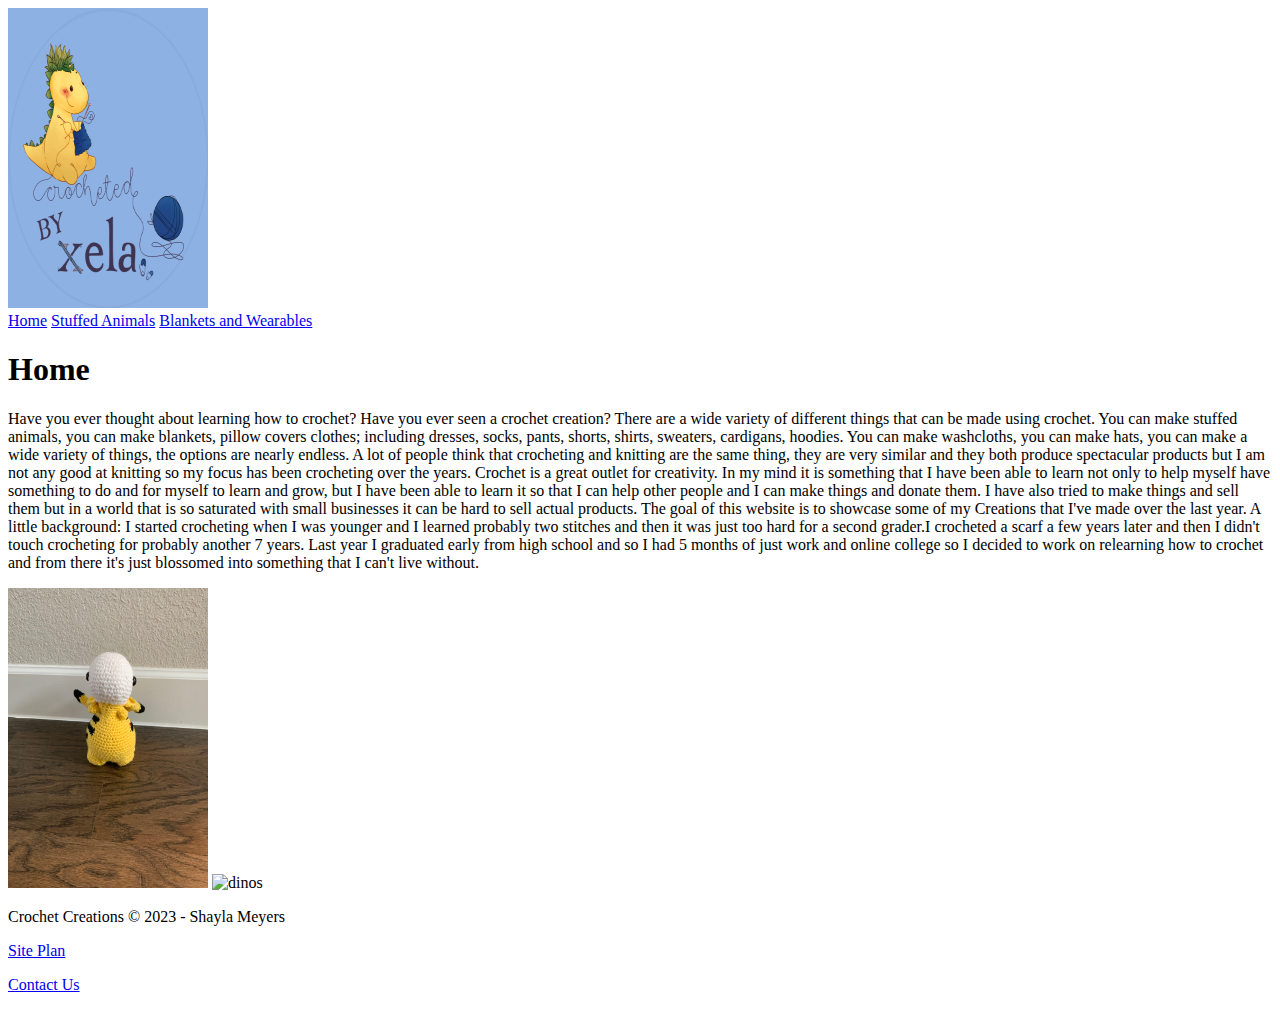
==== subfolder/index.html @ 1fc78e8f "wk10" ====
<!DOCTYPE html>
<html lang="en">
<head>
    <link rel="stylesheet" href="styles/styles.css">
    <meta charset="UTF-8">
    <meta http-equiv="X-UA-Compatible" content="IE=edge">
    <meta name="viewport" content="width=device-width, initial-scale=1.0">
    <title>Crochet Creations | Crochted by Xela | Home</title>
</head>
<body>
    <header>
        <a id="logo_link" href="index.html">
            <img class="logo" src="crochetcreations/Untitled_Artwork.PNG" alt="Logo" width = "200" height = "300">
        </a>
        <nav>
            <a href="index.html">Home</a>
            <a href="stuffedanimals.html">Stuffed Animals</a>
            <a href="blankets.html">Blankets and Wearables</a>
            <h1>Home</h1>
        </nav>
    </header>
  <p>Have you ever thought about learning how to crochet? Have you ever seen a crochet creation? There are a wide variety of different things that can be made using crochet. You can make stuffed animals, you can make blankets, pillow covers clothes; including dresses, socks, pants, shorts, shirts, sweaters, cardigans, hoodies. You can make washcloths, you can make hats, you can make a wide variety of things, the options are nearly endless. A lot of people think that crocheting and knitting are the same thing, they are very similar and they both produce spectacular products but I am not any good at knitting so my focus has been crocheting over the years. Crochet is a great outlet for creativity. In my mind it is something that I have been able to learn not only to help myself have something to do and for myself to learn and grow, but I have been able to learn it so that I can help other people and I can make things and donate them. I have also tried to make things and sell them but in a world that is so saturated with small businesses it can be hard to sell actual products. The goal of this website is to showcase some of my Creations that I've made over the last year. A little background: I started crocheting when I was younger and I learned probably two stitches and then it was just too hard for a second grader.I crocheted a scarf a few years later and then I didn't touch crocheting for probably another 7 years. Last year I graduated early from high school and so I had 5 months of just work and online college so I decided to work on relearning how to crochet and from there it's just blossomed into something that I can't live without. </p>
<main class="home-grid">
  <section class="rivers-card">
    <img class="card-img" src="crochetcreations/dino2.jpg" alt="dino2" width = "200" height = "300">
    <img class="icon" src="crochetcreations/dinos.png" alt="dinos" width = "200" height = "300">
    
</section>
</main>
<footer>
  <p>Crochet Creations &copy; 2023 - Shayla Meyers</p>
  <p><a href="site-plan.html">Site Plan</a></p>
  <p><a href="contactus.html">Contact Us</a></p>

  </div>
</footer>
</body>
</html>
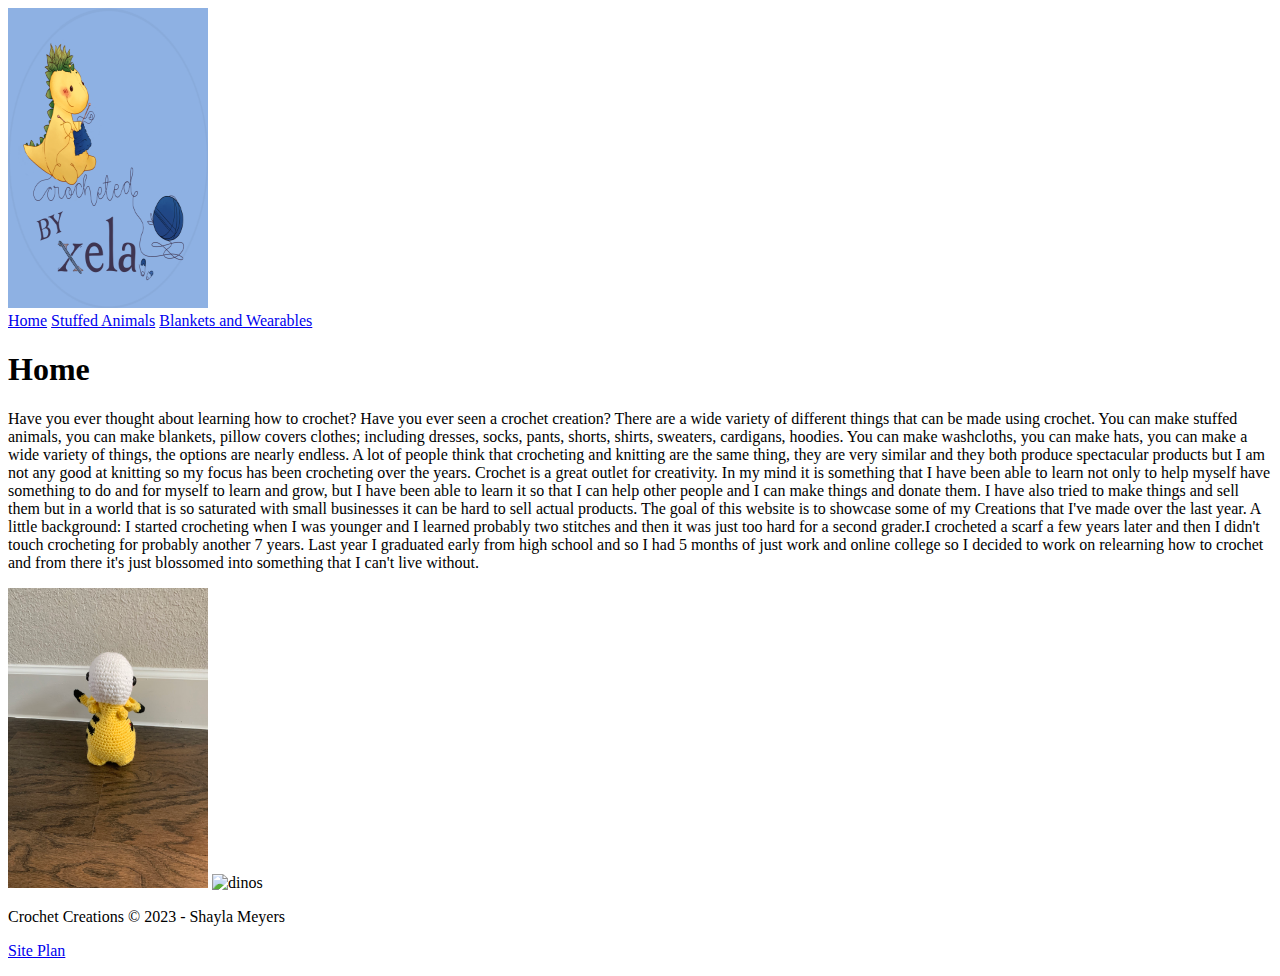
==== commit 86031873: "wk10.3" ====
--- a/subfolder/index.html
+++ b/subfolder/index.html
@@ -23,14 +23,14 @@
 <main class="home-grid">
   <section class="rivers-card">
     <img class="card-img" src="crochetcreations/dino2.jpg" alt="dino2" width = "200" height = "300">
-    <img class="icon" src="crochetcreations/dinos.png" alt="dinos" width = "200" height = "300">
+    <img class="icon" src="crochetcreations/dinos.jpg" alt="dinos" width = "200" height = "300">
     
 </section>
 </main>
 <footer>
   <p>Crochet Creations &copy; 2023 - Shayla Meyers</p>
-  <p><a href="site-plan.html">Site Plan</a></p>
-  <p><a href="contactus.html">Contact Us</a></p>
+  <p><a href="crochetcreations/site-plan.html">Site Plan</a></p>
+
 
   </div>
 </footer>
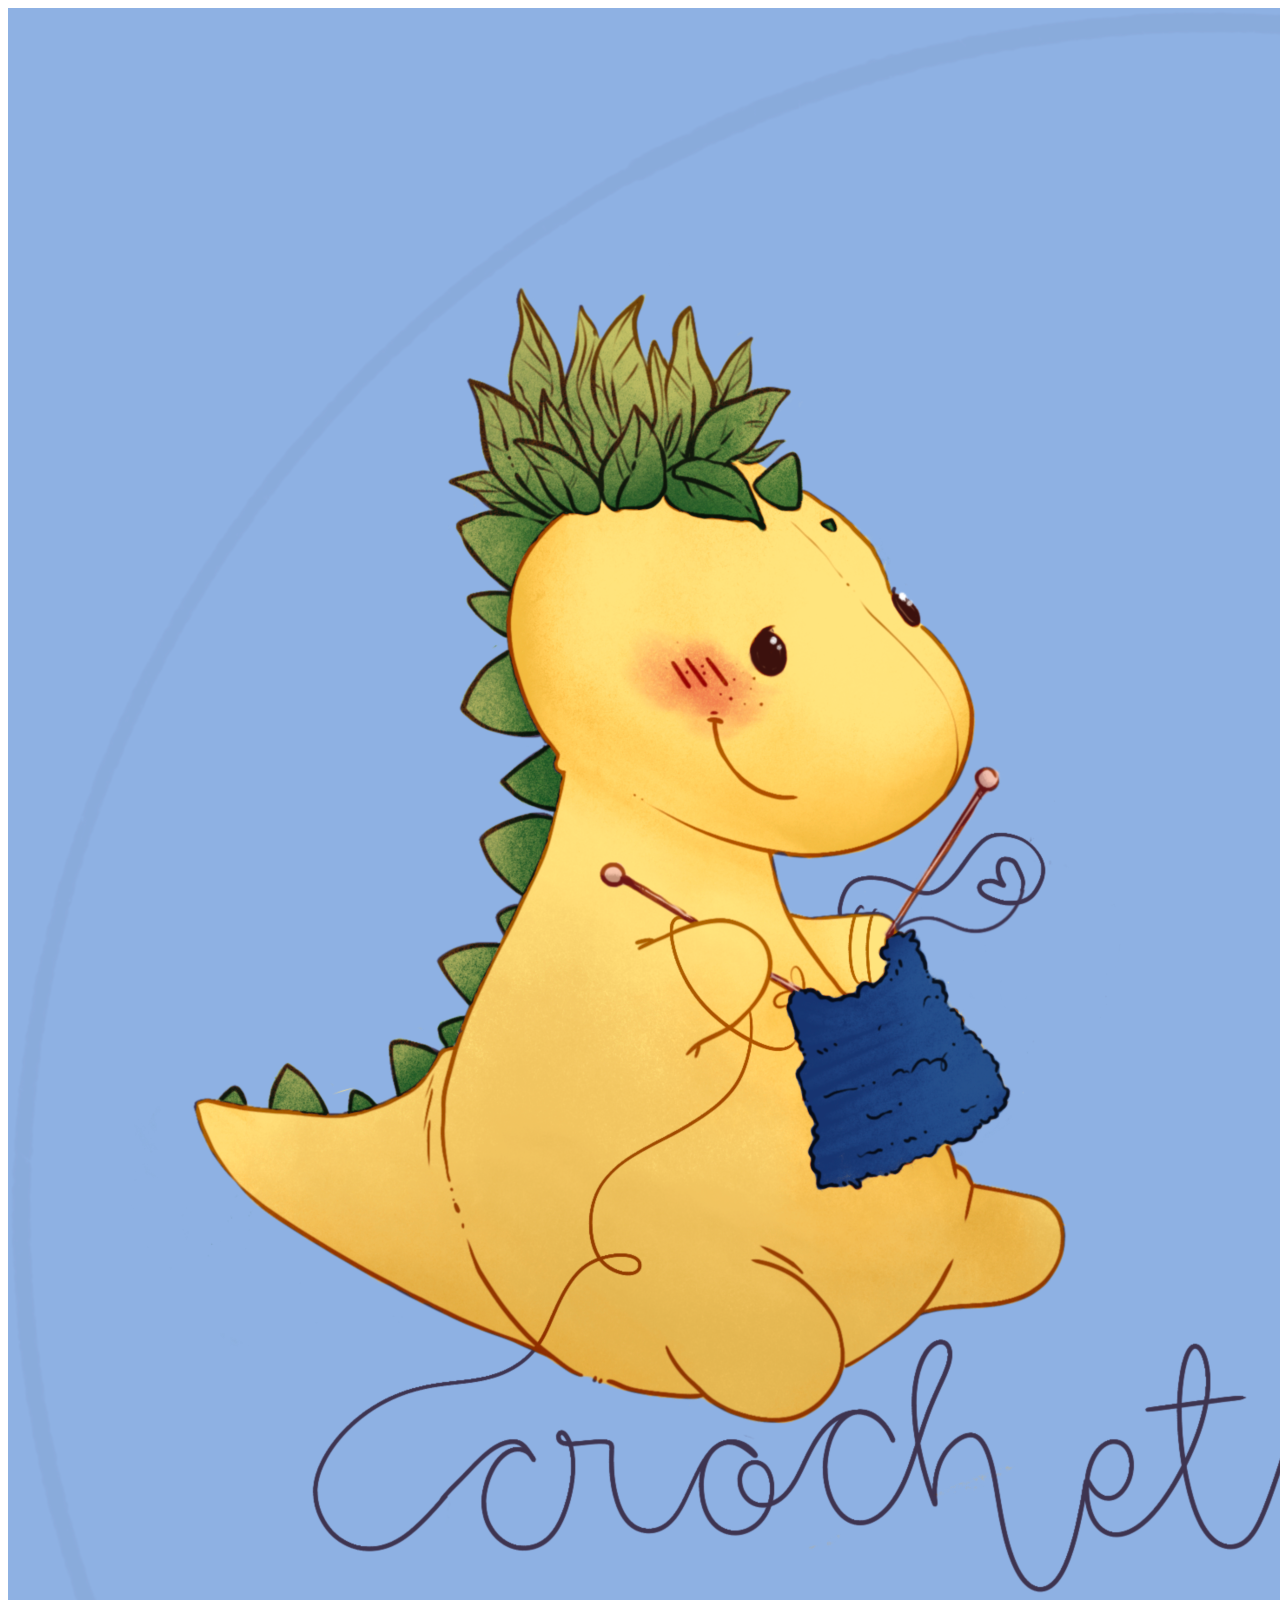
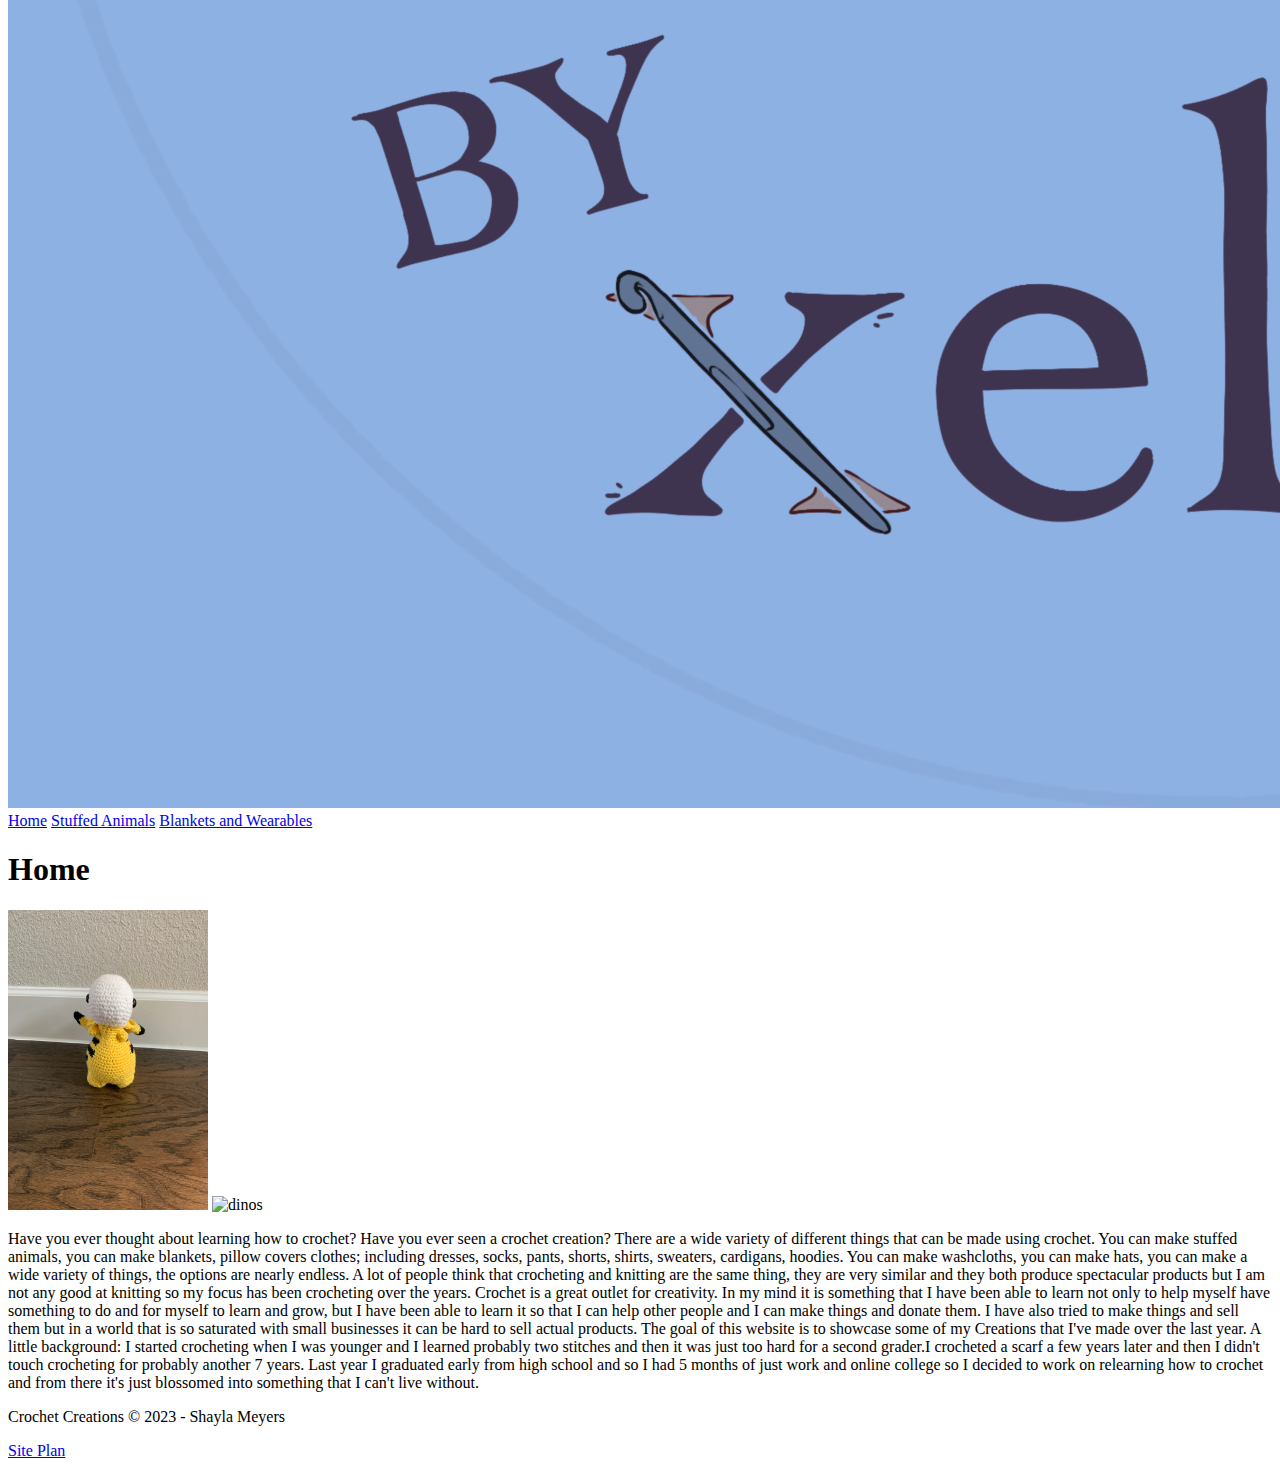
==== commit 8bff2315: "wk12 progress" ====
--- a/subfolder/index.html
+++ b/subfolder/index.html
@@ -10,7 +10,7 @@
 <body>
     <header>
         <a id="logo_link" href="index.html">
-            <img class="logo" src="crochetcreations/Untitled_Artwork.PNG" alt="Logo" width = "200" height = "300">
+            <img class="logo" src="crochetcreations/Untitled_Artwork.PNG" alt="Logo">
         </a>
         <nav>
             <a href="index.html">Home</a>
@@ -19,11 +19,13 @@
             <h1>Home</h1>
         </nav>
     </header>
+
+    <main class="crochet">
+  
+      <img class="dino" src="crochetcreations/dino2.jpg" alt="dino2" width="200" height="300" >
+      <img class="icon" src="crochetcreations/dinos.jpg" alt="dinos" width="200" height="300">
   <p>Have you ever thought about learning how to crochet? Have you ever seen a crochet creation? There are a wide variety of different things that can be made using crochet. You can make stuffed animals, you can make blankets, pillow covers clothes; including dresses, socks, pants, shorts, shirts, sweaters, cardigans, hoodies. You can make washcloths, you can make hats, you can make a wide variety of things, the options are nearly endless. A lot of people think that crocheting and knitting are the same thing, they are very similar and they both produce spectacular products but I am not any good at knitting so my focus has been crocheting over the years. Crochet is a great outlet for creativity. In my mind it is something that I have been able to learn not only to help myself have something to do and for myself to learn and grow, but I have been able to learn it so that I can help other people and I can make things and donate them. I have also tried to make things and sell them but in a world that is so saturated with small businesses it can be hard to sell actual products. The goal of this website is to showcase some of my Creations that I've made over the last year. A little background: I started crocheting when I was younger and I learned probably two stitches and then it was just too hard for a second grader.I crocheted a scarf a few years later and then I didn't touch crocheting for probably another 7 years. Last year I graduated early from high school and so I had 5 months of just work and online college so I decided to work on relearning how to crochet and from there it's just blossomed into something that I can't live without. </p>
-<main class="home-grid">
-  <section class="rivers-card">
-    <img class="card-img" src="crochetcreations/dino2.jpg" alt="dino2" width = "200" height = "300">
-    <img class="icon" src="crochetcreations/dinos.jpg" alt="dinos" width = "200" height = "300">
+
     
 </section>
 </main>
